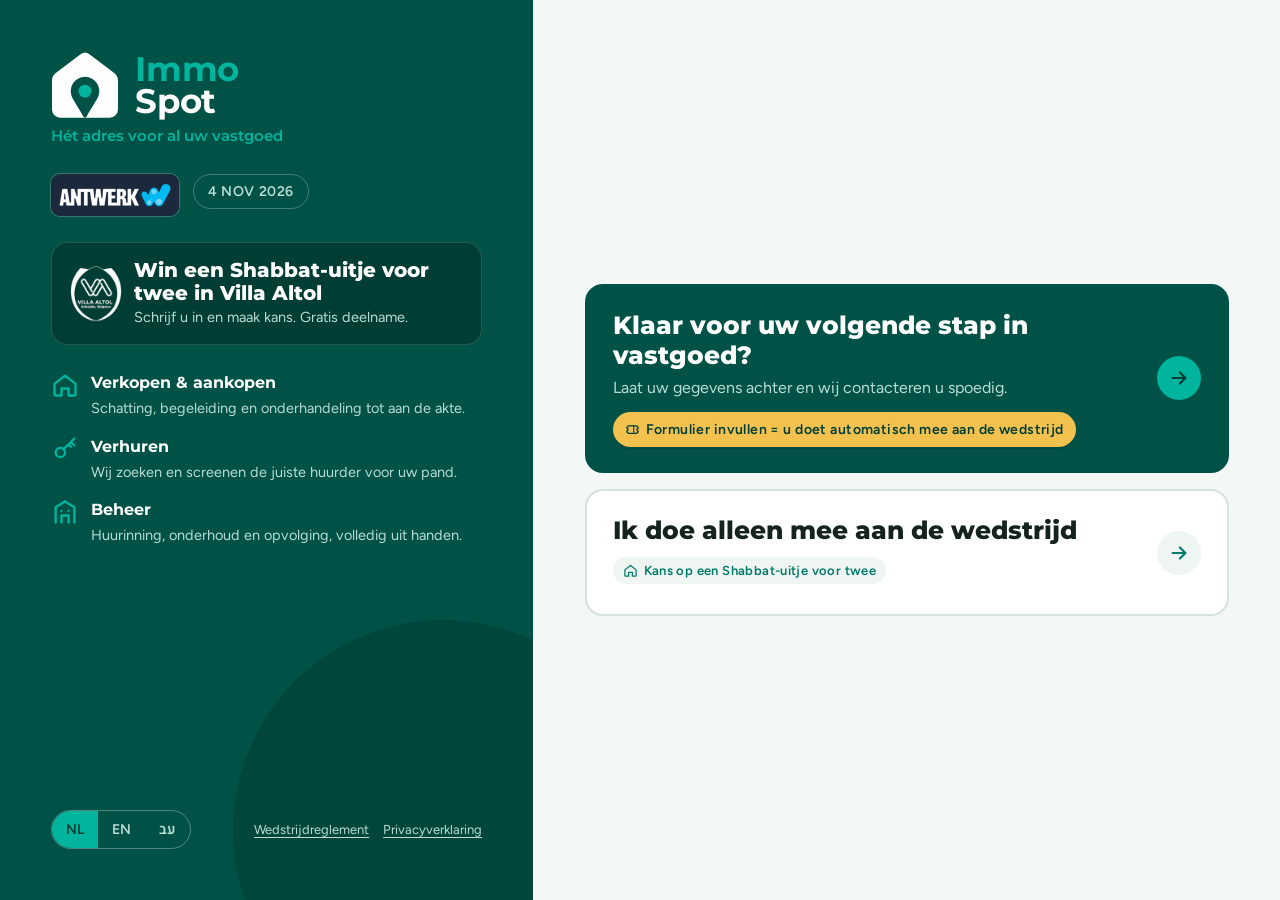
==== index.html @ e49b3eab "Fix phone start layout; keep iPad split" ====
<!DOCTYPE html>
<html lang="nl" dir="ltr"><head>
<meta charset="utf-8">
<meta name="viewport" content="width=device-width,initial-scale=1,viewport-fit=cover">
<meta name="robots" content="noindex">
<meta name="theme-color" content="#005246">
<title>Antwerk 2026 · Immo Spot</title>
<link rel="icon" type="image/png" href="assets/icon.png">
<link rel="apple-touch-icon" href="assets/icon.png">
<link rel="stylesheet" href="css/fonts.css">
<link rel="stylesheet" href="css/style.css?v=phone1">
<noscript><style>.app{display:none}</style><p style="font:16px sans-serif;padding:24px">Deze pagina heeft JavaScript nodig. / This page needs JavaScript.</p></noscript>
</head>
<body>
<svg width="0" height="0" style="position:absolute" aria-hidden="true">
  <symbol id="i-cash" viewBox="0 0 24 24" fill="none" stroke="currentColor" stroke-width="2" stroke-linecap="round" stroke-linejoin="round"><path d="M3 11l9-7 9 7v9a1 1 0 0 1-1 1h-5v-6H9v6H4a1 1 0 0 1-1-1z"></path></symbol>
  <symbol id="i-ticket" viewBox="0 0 24 24" fill="none" stroke="currentColor" stroke-width="2" stroke-linecap="round" stroke-linejoin="round"><path d="M3 8a2 2 0 0 0 2-2h14a2 2 0 0 0 2 2v2a2 2 0 0 0 0 4v2a2 2 0 0 0-2 2H5a2 2 0 0 0-2-2v-2a2 2 0 0 0 0-4z"></path><path d="M14 6v12" stroke-dasharray="2 2"></path></symbol>
  <symbol id="i-arrow" viewBox="0 0 24 24" fill="none" stroke="currentColor" stroke-width="2.4" stroke-linecap="round" stroke-linejoin="round"><path d="M5 12h14M13 6l6 6-6 6"></path></symbol>
</svg>

<div class="app">
  <aside class="brand">
    <div>
      <div class="logo">
        <svg viewBox="0 0 100 100" aria-hidden="true">
          <path d="M44 4.5a10 10 0 0 1 12 0l37 28a14 14 0 0 1 5.5 11V86a12 12 0 0 1-12 12h-73A12 12 0 0 1 1.5 86V43.5A14 14 0 0 1 7 32.5Z" fill="#fff"></path>
          <path d="M50 38a21 21 0 0 0-19.6 28.6c2.4 6 9 15.3 17.4 30a2.5 2.5 0 0 0 4.4 0c8.4-14.7 15-24 17.4-30A21 21 0 0 0 50 38Z" fill="var(--forest)"></path>
          <circle cx="50" cy="59" r="9.5" fill="var(--teal)"></circle>
        </svg>
        <div class="wordmark"><span>Immo</span>Spot</div>
      </div>
      <div class="tagline">Hét adres voor al uw vastgoed</div>
    </div>

    <div class="event-row"><img class="antwerk-logo" src="assets/antwerk_logo.png" alt="Antwerk" width="128" height="42"><div class="event"><span data-i18n="eventDate">4 nov 2026</span></div></div>

    <div class="prize">
      <img class="prize-logo" src="assets/villa-altol-logo-bw.png" alt="Villa Altol" width="56" height="62">
      <div><b data-i18n="prizeT">Win een Shabbat-uitje voor twee in Villa Altol</b><small data-i18n="prizeD">Schrijf u in en maak kans. Gratis deelname.</small></div>
    </div>

    <ul class="services">
      <li><svg viewBox="0 0 24 24" fill="none" stroke="currentColor" stroke-width="2" stroke-linecap="round" stroke-linejoin="round"><path d="M3 11l9-7 9 7v9a1 1 0 0 1-1 1h-5v-6H9v6H4a1 1 0 0 1-1-1z"></path></svg><div><b data-i18n="s1t">Verkopen &amp; aankopen</b><small data-i18n="s1d">Schatting, begeleiding en onderhandeling tot aan de akte.</small></div></li>
      <li><svg viewBox="0 0 24 24" fill="none" stroke="currentColor" stroke-width="2" stroke-linecap="round" stroke-linejoin="round"><circle cx="8" cy="15" r="4"></circle><path d="M11 12l9-9M17 6l3 3M15 8l2 2"></path></svg><div><b data-i18n="s2t">Verhuren</b><small data-i18n="s2d">Wij zoeken en screenen de juiste huurder voor uw pand.</small></div></li>
      <li><svg viewBox="0 0 24 24" fill="none" stroke="currentColor" stroke-width="2" stroke-linecap="round" stroke-linejoin="round"><path d="M4 21V8l8-5 8 5v13"></path><path d="M9 21v-6h6v6M9 11h.01M15 11h.01"></path></svg><div><b data-i18n="s3t">Beheer</b><small data-i18n="s3d">Huurinning, onderhoud en opvolging, volledig uit handen.</small></div></li>
    </ul>

    <div class="brand-foot">
      <div class="lang" role="group" aria-label="Taal / Language">
        <button type="button" id="lang-nl" aria-pressed="true">NL</button>
        <button type="button" id="lang-en" aria-pressed="false">EN</button>
        <button type="button" id="lang-he" aria-pressed="false" lang="he">עב</button>
      </div>
      <div class="doc-links"><a href="rules.html" data-doc="rules" data-i18n="docRules">Wedstrijdreglement</a><a href="privacy.html" data-doc="privacy" data-i18n="docPrivacy">Privacyverklaring</a></div>
    </div>
  </aside>

  <main class="panel">
    <!-- Start: choose a path -->
    <section class="view" id="v-start">
      <div class="paths">
        <button type="button" class="path main" id="go-service">
          <b data-i18n="pathAT">Klaar voor uw volgende stap in vastgoed?</b>
          <span class="d" data-i18n="pathAD">Laat uw gegevens achter en wij contacteren u spoedig.</span>
          <span class="ticket"><svg><use href="#i-ticket"></use></svg><span data-i18n="pathATag">Formulier invullen = u doet automatisch mee aan de wedstrijd</span></span>
          <span class="arrow"><svg><use href="#i-arrow"></use></svg></span>
        </button>
        <button type="button" class="path" id="go-raffle">
          <b data-i18n="pathBT">Ik doe alleen mee aan de wedstrijd</b>
          <span class="d" data-i18n="pathBD"></span>
          <span class="ticket"><svg><use href="#i-cash"></use></svg><span data-i18n="pathBTag">Kans op een Shabbat-uitje voor twee</span></span>
          <span class="arrow"><svg><use href="#i-arrow"></use></svg></span>
        </button>
      </div>
    </section>

    <!-- Path 1: service sign-up (contest is optional here) -->
    <section class="view" id="v-service" hidden>
      <div class="view-head">
        <button type="button" class="back" data-back="" data-i18n="back">← Terug</button>
        <h2 data-i18n="serviceT">Uw aanvraag</h2>
      </div>
      <form id="lead-form" novalidate="">
        <fieldset id="f-interest">
          <legend><span data-i18n="qInterest">Waarmee kunnen we u helpen?</span> <span class="req">*</span></legend>
          <div class="chips">
            <label class="chip"><input type="radio" name="interest" value="kopen" id="i-kopen"><span data-i18n="iBuy">Kopen</span></label>
            <label class="chip"><input type="radio" name="interest" value="verkopen" id="i-verkopen"><span data-i18n="iSell">Verkopen</span></label>
            <label class="chip"><input type="radio" name="interest" value="verhuren" id="i-verhuren"><span data-i18n="iRent">Verhuren</span></label>
            <label class="chip"><input type="radio" name="interest" value="beheer" id="i-beheer"><span data-i18n="iManage">Beheer</span></label>
          </div>
          <div class="err" id="e-interest"></div>
        </fieldset>

        <fieldset>
          <legend data-i18n="qContact">Uw gegevens</legend>
          <div class="grid2">
            <div class="field" id="f-first"><label for="first" data-i18n="first">Voornaam *</label><input type="text" id="first" autocomplete="given-name"><div class="err" id="e-first"></div></div>
            <div class="field" id="f-last"><label for="last" data-i18n="last">Achternaam *</label><input type="text" id="last" autocomplete="family-name"><div class="err" id="e-last"></div></div>
            <div class="field" id="f-phone"><label for="phone" data-i18n="phone">Telefoon *</label><input type="tel" id="phone" autocomplete="tel" placeholder="+32 4xx xx xx xx"><div class="err" id="e-phone"></div></div>
            <div class="field" id="f-email"><label for="email" data-i18n="email">E-mail *</label><input type="email" id="email" autocomplete="email" placeholder="naam@voorbeeld.be"><div class="err" id="e-email"></div></div>
          </div>
        </fieldset>

        <fieldset id="f-property" hidden>
          <legend data-i18n="qProperty">Over het pand</legend>
          <div class="field" id="f-ptype" hidden>
            <label for="ptype" data-i18n="ptype">Type pand *</label>
            <select id="ptype">
              <option value="">Kies een type…</option>
              <option value="appartement">Appartement</option>
              <option value="huis">Huis</option>
              <option value="opbrengsteigendom">Opbrengsteigendom</option>
            </select>
            <div class="err" id="e-ptype"></div>
          </div>
          <div class="field" id="f-price" hidden>
            <label for="price" id="price-label" data-i18n="priceValue">Prijsklasse *</label>
            <select id="price">
              <option value="">Kies een prijsklasse…</option>
              <option value="&lt; € 200.000">&lt; € 200.000</option>
              <option value="€ 200.000 – 300.000">€ 200.000 – 300.000</option>
              <option value="€ 300.000 – 400.000">€ 300.000 – 400.000</option>
              <option value="€ 400.000 – 500.000">€ 400.000 – 500.000</option>
              <option value="€ 500.000 – 750.000">€ 500.000 – 750.000</option>
              <option value="€ 750.000 – 1.000.000">€ 750.000 – 1.000.000</option>
              <option value="&gt; € 1.000.000">&gt; € 1.000.000</option>
            </select>
            <div class="err" id="e-price"></div>
          </div>
          <input type="hidden" id="timing" value="">
        </fieldset>

        <div class="field"><label for="notes" data-i18n="notes">Opmerkingen of vragen</label><textarea id="notes" data-i18n-ph="notesPh" placeholder="Bv. ik zoek een appartement met 2 slaapkamers en terras"></textarea></div>
        <div class="raffle-note"><span class="ic"><svg><use href="#i-cash"></use></svg></span><span data-i18n="autoRaffle">U doet automatisch mee aan de wedstrijd voor een Shabbat-uitje voor twee in Villa Altol.</span></div>

        <div id="f-consent">
          <label class="consent"><input type="checkbox" id="consent"><span data-i18n="consent">Ik geef Immo Spot toestemming om mijn gegevens te bewaren en mij te contacteren over mijn aanvraag. Ik kan dit altijd intrekken.</span></label>
          <div class="err" id="e-consent"></div>
        </div>

        <input class="hp" type="text" name="website" id="hp1" tabindex="-1" autocomplete="off" aria-hidden="true">
        <button class="submit" type="submit" id="submit" data-i18n="submit">Schrijf mij in</button>
        <div class="status-note" id="status-note" role="status"></div>
        <div class="doc-line"><a href="rules.html" data-doc="rules" data-i18n="docRules">Wedstrijdreglement</a> · <a href="privacy.html" data-doc="privacy" data-i18n="docPrivacy">Privacyverklaring</a></div>
      </form>
    </section>

    <!-- Path 2: raffle only (not added to the client list) -->
    <section class="view" id="v-raffle" hidden>
      <div class="view-head">
        <button type="button" class="back" data-back="" data-i18n="back">← Terug</button>
        <h2 data-i18n="raffleT">Doe mee aan de wedstrijd</h2>
        <p data-i18n="raffleD">Beantwoord 1 korte vraag en maak kans op een Shabbat-uitje voor twee in Villa Altol.</p>
      </div>
      <form id="raffle-form" novalidate="">
        <div class="grid2">
          <div class="field" id="f-rf-first"><label for="rf-first" data-i18n="first">Voornaam *</label><input type="text" id="rf-first" autocomplete="given-name"><div class="err" id="e-rf-first"></div></div>
          <div class="field" id="f-rf-last"><label for="rf-last" data-i18n="last">Achternaam *</label><input type="text" id="rf-last" autocomplete="family-name"><div class="err" id="e-rf-last"></div></div>
          <div class="field" id="f-rf-phone"><label for="rf-phone" data-i18n="phone">Telefoon *</label><input type="tel" id="rf-phone" autocomplete="tel" placeholder="+32 4xx xx xx xx"><div class="err" id="e-rf-phone"></div></div>
          <div class="field" id="f-rf-email"><label for="rf-email" data-i18n="email">E-mail *</label><input type="email" id="rf-email" autocomplete="email" placeholder="naam@voorbeeld.be"><div class="err" id="e-rf-email"></div></div>
        </div>
        <div class="quiz" data-prefix="rq"></div>
        <div id="f-rf-consent">
          <label class="consent"><input type="checkbox" id="rf-consent"><span data-i18n="rfConsent">Ik ga akkoord met het wedstrijdreglement. Immo Spot gebruikt mijn gegevens alleen voor deze wedstrijd en neemt enkel contact op als ik win.</span></label>
          <div class="err" id="e-rf-consent"></div>
        </div>
        <input class="hp" type="text" name="website" id="hp2" tabindex="-1" autocomplete="off" aria-hidden="true">
        <button class="submit" type="submit" id="rf-submit" data-i18n="rfSubmit">Doe mee</button>
        <div class="status-note" id="rf-status-note" role="status"></div>
        <div class="doc-line"><a href="rules.html" data-doc="rules" data-i18n="docRules">Wedstrijdreglement</a> · <a href="privacy.html" data-doc="privacy" data-i18n="docPrivacy">Privacyverklaring</a></div>
      </form>
    </section>

    <!-- Thank you -->
    <section class="thanks" id="v-thanks" hidden>
      <div class="tick"><svg viewBox="0 0 24 24" fill="none" stroke="currentColor" stroke-width="3" stroke-linecap="round" stroke-linejoin="round"><path d="M5 12.5l4.5 4.5L19 7.5"></path></svg></div>
      <h2 id="thanks-title">Bedankt!</h2>
      <p id="thanks-body"></p>
      <p class="dup-note" id="thanks-dup" hidden></p>
      <ul class="steps" id="thanks-steps" hidden></ul>
      <div class="raffle-note" id="thanks-raffle-box"><span class="ic"><svg><use href="#i-cash"></use></svg></span><span id="thanks-raffle"></span></div>
      <img class="thanks-flyer" id="thanks-flyer" src="assets/villa-altol-flyer.jpg" alt="Villa Altol, Koksijde" width="720" height="900" hidden>
      <p class="thanks-end" id="thanks-end"></p>
      <button type="button" class="again" id="again" data-i18n="again">Nieuwe inschrijving</button>
      <div class="countdown" id="countdown"></div>
    </section>

  </main>
</div>
<script src="config.js"></script>
<script src="js/i18n.js"></script>
<script src="js/app.js"></script>
</body>
</html>
---- css/fonts.css ----
/* latin-ext */
@font-face {
  font-family: 'Figtree';
  font-style: normal;
  font-weight: 400;
  font-display: swap;
  src: url(../fonts/figtree-latin-ext-c15953.woff2) format('woff2');
  unicode-range: U+0100-02BA, U+02BD-02C5, U+02C7-02CC, U+02CE-02D7, U+02DD-02FF, U+0304, U+0308, U+0329, U+1D00-1DBF, U+1E00-1E9F, U+1EF2-1EFF, U+2020, U+20A0-20AB, U+20AD-20C4, U+2113, U+2C60-2C7F, U+A720-A7FF;
}
/* latin */
@font-face {
  font-family: 'Figtree';
  font-style: normal;
  font-weight: 400;
  font-display: swap;
  src: url(../fonts/figtree-latin-dab710.woff2) format('woff2');
  unicode-range: U+0000-00FF, U+0131, U+0152-0153, U+02BB-02BC, U+02C6, U+02DA, U+02DC, U+0304, U+0308, U+0329, U+2000-206F, U+20AC, U+2122, U+2191, U+2193, U+2212, U+2215, U+FEFF, U+FFFD;
}
/* latin-ext */
@font-face {
  font-family: 'Figtree';
  font-style: normal;
  font-weight: 500;
  font-display: swap;
  src: url(../fonts/figtree-latin-ext-c15953.woff2) format('woff2');
  unicode-range: U+0100-02BA, U+02BD-02C5, U+02C7-02CC, U+02CE-02D7, U+02DD-02FF, U+0304, U+0308, U+0329, U+1D00-1DBF, U+1E00-1E9F, U+1EF2-1EFF, U+2020, U+20A0-20AB, U+20AD-20C4, U+2113, U+2C60-2C7F, U+A720-A7FF;
}
/* latin */
@font-face {
  font-family: 'Figtree';
  font-style: normal;
  font-weight: 500;
  font-display: swap;
  src: url(../fonts/figtree-latin-dab710.woff2) format('woff2');
  unicode-range: U+0000-00FF, U+0131, U+0152-0153, U+02BB-02BC, U+02C6, U+02DA, U+02DC, U+0304, U+0308, U+0329, U+2000-206F, U+20AC, U+2122, U+2191, U+2193, U+2212, U+2215, U+FEFF, U+FFFD;
}
/* latin-ext */
@font-face {
  font-family: 'Figtree';
  font-style: normal;
  font-weight: 600;
  font-display: swap;
  src: url(../fonts/figtree-latin-ext-c15953.woff2) format('woff2');
  unicode-range: U+0100-02BA, U+02BD-02C5, U+02C7-02CC, U+02CE-02D7, U+02DD-02FF, U+0304, U+0308, U+0329, U+1D00-1DBF, U+1E00-1E9F, U+1EF2-1EFF, U+2020, U+20A0-20AB, U+20AD-20C4, U+2113, U+2C60-2C7F, U+A720-A7FF;
}
/* latin */
@font-face {
  font-family: 'Figtree';
  font-style: normal;
  font-weight: 600;
  font-display: swap;
  src: url(../fonts/figtree-latin-dab710.woff2) format('woff2');
  unicode-range: U+0000-00FF, U+0131, U+0152-0153, U+02BB-02BC, U+02C6, U+02DA, U+02DC, U+0304, U+0308, U+0329, U+2000-206F, U+20AC, U+2122, U+2191, U+2193, U+2212, U+2215, U+FEFF, U+FFFD;
}
/* hebrew */
@font-face {
  font-family: 'Heebo';
  font-style: normal;
  font-weight: 400;
  font-display: swap;
  src: url(../fonts/heebo-hebrew-7a91ea.woff2) format('woff2');
  unicode-range: U+0307-0308, U+0590-05FF, U+200C-2010, U+20AA, U+25CC, U+FB1D-FB4F;
}
/* latin-ext */
@font-face {
  font-family: 'Heebo';
  font-style: normal;
  font-weight: 400;
  font-display: swap;
  src: url(../fonts/heebo-latin-ext-f8e98f.woff2) format('woff2');
  unicode-range: U+0100-02BA, U+02BD-02C5, U+02C7-02CC, U+02CE-02D7, U+02DD-02FF, U+0304, U+0308, U+0329, U+1D00-1DBF, U+1E00-1E9F, U+1EF2-1EFF, U+2020, U+20A0-20AB, U+20AD-20C4, U+2113, U+2C60-2C7F, U+A720-A7FF;
}
/* latin */
@font-face {
  font-family: 'Heebo';
  font-style: normal;
  font-weight: 400;
  font-display: swap;
  src: url(../fonts/heebo-latin-22321e.woff2) format('woff2');
  unicode-range: U+0000-00FF, U+0131, U+0152-0153, U+02BB-02BC, U+02C6, U+02DA, U+02DC, U+0304, U+0308, U+0329, U+2000-206F, U+20AC, U+2122, U+2191, U+2193, U+2212, U+2215, U+FEFF, U+FFFD;
}
/* hebrew */
@font-face {
  font-family: 'Heebo';
  font-style: normal;
  font-weight: 500;
  font-display: swap;
  src: url(../fonts/heebo-hebrew-7a91ea.woff2) format('woff2');
  unicode-range: U+0307-0308, U+0590-05FF, U+200C-2010, U+20AA, U+25CC, U+FB1D-FB4F;
}
/* latin-ext */
@font-face {
  font-family: 'Heebo';
  font-style: normal;
  font-weight: 500;
  font-display: swap;
  src: url(../fonts/heebo-latin-ext-f8e98f.woff2) format('woff2');
  unicode-range: U+0100-02BA, U+02BD-02C5, U+02C7-02CC, U+02CE-02D7, U+02DD-02FF, U+0304, U+0308, U+0329, U+1D00-1DBF, U+1E00-1E9F, U+1EF2-1EFF, U+2020, U+20A0-20AB, U+20AD-20C4, U+2113, U+2C60-2C7F, U+A720-A7FF;
}
/* latin */
@font-face {
  font-family: 'Heebo';
  font-style: normal;
  font-weight: 500;
  font-display: swap;
  src: url(../fonts/heebo-latin-22321e.woff2) format('woff2');
  unicode-range: U+0000-00FF, U+0131, U+0152-0153, U+02BB-02BC, U+02C6, U+02DA, U+02DC, U+0304, U+0308, U+0329, U+2000-206F, U+20AC, U+2122, U+2191, U+2193, U+2212, U+2215, U+FEFF, U+FFFD;
}
/* hebrew */
@font-face {
  font-family: 'Heebo';
  font-style: normal;
  font-weight: 600;
  font-display: swap;
  src: url(../fonts/heebo-hebrew-7a91ea.woff2) format('woff2');
  unicode-range: U+0307-0308, U+0590-05FF, U+200C-2010, U+20AA, U+25CC, U+FB1D-FB4F;
}
/* latin-ext */
@font-face {
  font-family: 'Heebo';
  font-style: normal;
  font-weight: 600;
  font-display: swap;
  src: url(../fonts/heebo-latin-ext-f8e98f.woff2) format('woff2');
  unicode-range: U+0100-02BA, U+02BD-02C5, U+02C7-02CC, U+02CE-02D7, U+02DD-02FF, U+0304, U+0308, U+0329, U+1D00-1DBF, U+1E00-1E9F, U+1EF2-1EFF, U+2020, U+20A0-20AB, U+20AD-20C4, U+2113, U+2C60-2C7F, U+A720-A7FF;
}
/* latin */
@font-face {
  font-family: 'Heebo';
  font-style: normal;
  font-weight: 600;
  font-display: swap;
  src: url(../fonts/heebo-latin-22321e.woff2) format('woff2');
  unicode-range: U+0000-00FF, U+0131, U+0152-0153, U+02BB-02BC, U+02C6, U+02DA, U+02DC, U+0304, U+0308, U+0329, U+2000-206F, U+20AC, U+2122, U+2191, U+2193, U+2212, U+2215, U+FEFF, U+FFFD;
}
/* hebrew */
@font-face {
  font-family: 'Heebo';
  font-style: normal;
  font-weight: 700;
  font-display: swap;
  src: url(../fonts/heebo-hebrew-7a91ea.woff2) format('woff2');
  unicode-range: U+0307-0308, U+0590-05FF, U+200C-2010, U+20AA, U+25CC, U+FB1D-FB4F;
}
/* latin-ext */
@font-face {
  font-family: 'Heebo';
  font-style: normal;
  font-weight: 700;
  font-display: swap;
  src: url(../fonts/heebo-latin-ext-f8e98f.woff2) format('woff2');
  unicode-range: U+0100-02BA, U+02BD-02C5, U+02C7-02CC, U+02CE-02D7, U+02DD-02FF, U+0304, U+0308, U+0329, U+1D00-1DBF, U+1E00-1E9F, U+1EF2-1EFF, U+2020, U+20A0-20AB, U+20AD-20C4, U+2113, U+2C60-2C7F, U+A720-A7FF;
}
/* latin */
@font-face {
  font-family: 'Heebo';
  font-style: normal;
  font-weight: 700;
  font-display: swap;
  src: url(../fonts/heebo-latin-22321e.woff2) format('woff2');
  unicode-range: U+0000-00FF, U+0131, U+0152-0153, U+02BB-02BC, U+02C6, U+02DA, U+02DC, U+0304, U+0308, U+0329, U+2000-206F, U+20AC, U+2122, U+2191, U+2193, U+2212, U+2215, U+FEFF, U+FFFD;
}
/* hebrew */
@font-face {
  font-family: 'Heebo';
  font-style: normal;
  font-weight: 800;
  font-display: swap;
  src: url(../fonts/heebo-hebrew-7a91ea.woff2) format('woff2');
  unicode-range: U+0307-0308, U+0590-05FF, U+200C-2010, U+20AA, U+25CC, U+FB1D-FB4F;
}
/* latin-ext */
@font-face {
  font-family: 'Heebo';
  font-style: normal;
  font-weight: 800;
  font-display: swap;
  src: url(../fonts/heebo-latin-ext-f8e98f.woff2) format('woff2');
  unicode-range: U+0100-02BA, U+02BD-02C5, U+02C7-02CC, U+02CE-02D7, U+02DD-02FF, U+0304, U+0308, U+0329, U+1D00-1DBF, U+1E00-1E9F, U+1EF2-1EFF, U+2020, U+20A0-20AB, U+20AD-20C4, U+2113, U+2C60-2C7F, U+A720-A7FF;
}
/* latin */
@font-face {
  font-family: 'Heebo';
  font-style: normal;
  font-weight: 800;
  font-display: swap;
  src: url(../fonts/heebo-latin-22321e.woff2) format('woff2');
  unicode-range: U+0000-00FF, U+0131, U+0152-0153, U+02BB-02BC, U+02C6, U+02DA, U+02DC, U+0304, U+0308, U+0329, U+2000-206F, U+20AC, U+2122, U+2191, U+2193, U+2212, U+2215, U+FEFF, U+FFFD;
}
/* latin-ext */
@font-face {
  font-family: 'Montserrat';
  font-style: normal;
  font-weight: 600;
  font-display: swap;
  src: url(../fonts/montserrat-latin-ext-ccd96b.woff2) format('woff2');
  unicode-range: U+0100-02BA, U+02BD-02C5, U+02C7-02CC, U+02CE-02D7, U+02DD-02FF, U+0304, U+0308, U+0329, U+1D00-1DBF, U+1E00-1E9F, U+1EF2-1EFF, U+2020, U+20A0-20AB, U+20AD-20C4, U+2113, U+2C60-2C7F, U+A720-A7FF;
}
/* latin */
@font-face {
  font-family: 'Montserrat';
  font-style: normal;
  font-weight: 600;
  font-display: swap;
  src: url(../fonts/montserrat-latin-e56e84.woff2) format('woff2');
  unicode-range: U+0000-00FF, U+0131, U+0152-0153, U+02BB-02BC, U+02C6, U+02DA, U+02DC, U+0304, U+0308, U+0329, U+2000-206F, U+20AC, U+2122, U+2191, U+2193, U+2212, U+2215, U+FEFF, U+FFFD;
}
/* latin-ext */
@font-face {
  font-family: 'Montserrat';
  font-style: normal;
  font-weight: 700;
  font-display: swap;
  src: url(../fonts/montserrat-latin-ext-ccd96b.woff2) format('woff2');
  unicode-range: U+0100-02BA, U+02BD-02C5, U+02C7-02CC, U+02CE-02D7, U+02DD-02FF, U+0304, U+0308, U+0329, U+1D00-1DBF, U+1E00-1E9F, U+1EF2-1EFF, U+2020, U+20A0-20AB, U+20AD-20C4, U+2113, U+2C60-2C7F, U+A720-A7FF;
}
/* latin */
@font-face {
  font-family: 'Montserrat';
  font-style: normal;
  font-weight: 700;
  font-display: swap;
  src: url(../fonts/montserrat-latin-e56e84.woff2) format('woff2');
  unicode-range: U+0000-00FF, U+0131, U+0152-0153, U+02BB-02BC, U+02C6, U+02DA, U+02DC, U+0304, U+0308, U+0329, U+2000-206F, U+20AC, U+2122, U+2191, U+2193, U+2212, U+2215, U+FEFF, U+FFFD;
}
/* latin-ext */
@font-face {
  font-family: 'Montserrat';
  font-style: normal;
  font-weight: 800;
  font-display: swap;
  src: url(../fonts/montserrat-latin-ext-ccd96b.woff2) format('woff2');
  unicode-range: U+0100-02BA, U+02BD-02C5, U+02C7-02CC, U+02CE-02D7, U+02DD-02FF, U+0304, U+0308, U+0329, U+1D00-1DBF, U+1E00-1E9F, U+1EF2-1EFF, U+2020, U+20A0-20AB, U+20AD-20C4, U+2113, U+2C60-2C7F, U+A720-A7FF;
}
/* latin */
@font-face {
  font-family: 'Montserrat';
  font-style: normal;
  font-weight: 800;
  font-display: swap;
  src: url(../fonts/montserrat-latin-e56e84.woff2) format('woff2');
  unicode-range: U+0000-00FF, U+0131, U+0152-0153, U+02BB-02BC, U+02C6, U+02DA, U+02DC, U+0304, U+0308, U+0329, U+2000-206F, U+20AC, U+2122, U+2191, U+2193, U+2212, U+2215, U+FEFF, U+FFFD;
}
---- css/style.css ----
/* Layout: kiosk split — brand panel (forest green) beside the working panel; stacks on phones.
   The working panel starts on a two-way choice: service sign-up (contest optional) or contest only. */
:root{
  --forest:#005246; --forest-deep:#003d34; --teal:#01b49d; --teal-ink:#007a6a;
  --bg:#f3f7f6; --surface:#ffffff; --fg:#14231f; --muted:#5a6d68; --line:#d5e2df;
  --chip:#eef5f3; --danger:#b3261e; --on-forest:#ffffff; --on-forest-muted:#b9dcd5;
  --gold:#f2c14e;
  --display:"Montserrat","Heebo",ui-sans-serif,system-ui,sans-serif;
  --body:"Figtree","Heebo",ui-sans-serif,system-ui,-apple-system,"Segoe UI",sans-serif;
}
@media (prefers-color-scheme: dark){:root:not([data-theme="light"]){
  --bg:#0c1715; --surface:#13221f; --fg:#e7f1ee; --muted:#9ab3ad; --line:#26413b;
  --chip:#1a2e2a; --teal-ink:#3fd3bd; --danger:#ff8a80; --forest-deep:#002a24; color-scheme:dark}}
:root[data-theme="dark"]{
  --bg:#0c1715; --surface:#13221f; --fg:#e7f1ee; --muted:#9ab3ad; --line:#26413b;
  --chip:#1a2e2a; --teal-ink:#3fd3bd; --danger:#ff8a80; --forest-deep:#002a24; color-scheme:dark}

*{box-sizing:border-box}
html,body{margin:0}
[hidden]{display:none!important}
[dir=rtl] .path .arrow svg{transform:scaleX(-1)}
[dir=rtl] input[type=tel],[dir=rtl] input[type=email],[dir=rtl] .quiz input,[dir=rtl] .answers input{direction:ltr;text-align:right}
html,body{min-height:100%}
body{background:var(--bg);color:var(--fg);font-family:var(--body);font-size:17px;line-height:1.5}
.app{display:grid;grid-template-columns:minmax(0,5fr) minmax(0,7fr);min-height:100vh}
@media (max-width:900px){.app{grid-template-columns:1fr;min-height:0}}

/* Brand panel */
.brand{background:var(--forest);color:var(--on-forest);padding:clamp(24px,4vw,56px);display:flex;flex-direction:column;gap:26px;position:relative;overflow:hidden}
.brand::after{content:"";position:absolute;right:-120px;bottom:-140px;width:420px;height:420px;border-radius:50%;background:var(--forest-deep);opacity:.55;pointer-events:none}
.brand>*{position:relative;z-index:1}
.logo{display:flex;align-items:center;gap:16px}
.logo svg{width:68px;height:auto;flex:none}
.wordmark{font-family:var(--display);font-weight:700;font-size:34px;line-height:.95;letter-spacing:-.01em}
.wordmark span{display:block;color:var(--teal)}
.tagline{font-family:var(--display);font-weight:600;color:var(--teal);font-size:15px;margin-top:6px}
.event{display:inline-flex;align-items:center;gap:10px;align-self:flex-start;border:1px solid rgba(255,255,255,.25);border-radius:999px;padding:6px 14px;font-size:14px;font-weight:600;letter-spacing:.04em;text-transform:uppercase;color:var(--on-forest-muted)}
.event b{color:var(--on-forest)}
.brand h1{font-family:var(--display);font-weight:800;font-size:clamp(30px,3.6vw,46px);line-height:1.08;margin:0;text-wrap:balance;letter-spacing:-.015em}
.brand p.lede{margin:0;color:var(--on-forest-muted);font-size:18px;max-width:36ch}
.prize{display:grid;grid-template-columns:52px 1fr;gap:12px;align-items:center;background:var(--forest-deep);border:1px solid rgba(255,255,255,.14);border-radius:16px;padding:16px 18px}
.prize .ic{width:56px;height:56px;border-radius:14px;background:var(--gold);color:var(--forest-deep);display:grid;place-items:center}
.prize .ic svg{width:34px;height:34px}
.prize-logo{width:52px;height:auto;display:block;object-fit:contain;background:transparent;border-radius:0;box-shadow:none;align-self:center}
.prize b{display:block;font-family:var(--display);font-weight:800;font-size:20px;line-height:1.15}
.prize small{display:block;color:var(--on-forest-muted);font-size:14.5px;margin-top:2px}
.services{list-style:none;margin:0;padding:0;display:grid;gap:14px}
.services li{display:grid;grid-template-columns:28px 1fr;gap:12px;align-items:start}
.services svg{width:28px;height:28px;color:var(--teal)}
.services b{display:block;font-family:var(--display);font-weight:700;font-size:16px}
.services small{color:var(--on-forest-muted);font-size:14.5px}
.brand-foot{margin-top:auto;display:flex;justify-content:space-between;align-items:center;gap:12px;flex-wrap:wrap}
.lang{display:inline-flex;border:1px solid rgba(255,255,255,.3);border-radius:999px;overflow:hidden}
.lang button{background:none;border:0;color:var(--on-forest-muted);font:600 14px var(--body);padding:8px 14px;cursor:pointer}
.lang button[aria-pressed="true"]{background:var(--teal);color:var(--forest-deep)}
@media (max-width:900px){.brand{gap:18px}.services{display:none}.brand::after{display:none}.brand .lede{font-size:16px}}

/* Working panel */
.panel{padding:clamp(20px,4vw,56px);display:flex;flex-direction:column;justify-content:center;min-width:0}
.view{max-width:720px;width:100%;margin-inline:auto}
.view-head{display:grid;gap:6px;margin-bottom:22px}
.view-head h2{font-family:var(--display);font-weight:800;font-size:clamp(24px,2.6vw,32px);line-height:1.15;margin:0;text-wrap:balance}
.view-head p{margin:0;color:var(--muted)}
.back{justify-self:start;background:none;border:0;color:var(--teal-ink);font:700 15px var(--body);padding:6px 0;cursor:pointer}

/* Start: two paths */
.paths{display:grid;gap:16px}
.path{display:grid;grid-template-columns:1fr auto;gap:6px 18px;align-items:center;text-align:start;width:100%;border-radius:18px;padding:24px 26px;cursor:pointer;font:inherit;color:inherit;border:2px solid var(--line);background:var(--surface);transition:transform .15s,border-color .15s}
.path:hover{border-color:var(--teal)}
.path:active{transform:scale(.99)}
.path b{font-family:var(--display);font-weight:800;font-size:clamp(20px,2.2vw,25px);line-height:1.2}
.path .d{grid-column:1;color:var(--muted);font-size:16px}
.path .arrow{grid-row:1 / span 3;grid-column:2;width:44px;height:44px;border-radius:50%;display:grid;place-items:center;background:var(--chip);color:var(--teal-ink)}
.path .arrow svg{width:22px;height:22px}
.path .ticket{grid-column:1;justify-self:start;display:inline-flex;align-items:center;gap:6px;margin-top:6px;font-size:13px;font-weight:700;letter-spacing:.03em;border-radius:999px;padding:4px 10px;background:var(--chip);color:var(--teal-ink)}
.path .ticket svg{width:15px;height:15px}
.path.main{background:var(--forest);border-color:var(--forest);color:#fff}
.path.main .d{color:var(--on-forest-muted)}
.path.main .arrow{background:var(--teal);color:var(--forest-deep)}
.path.main .ticket{background:var(--gold);color:var(--forest-deep);font-size:14px;font-weight:800;padding:7px 12px;box-shadow:0 2px 0 rgba(0,0,0,.12)}
.path.main:hover{border-color:var(--teal)}

/* Forms */
form{display:grid;gap:26px}
fieldset{border:0;margin:0;padding:0;display:grid;gap:12px;min-width:0}
legend{font-family:var(--display);font-weight:700;font-size:15px;letter-spacing:.02em;margin-bottom:10px;padding:0}
legend .req{color:var(--teal-ink)}
.grid2{display:grid;grid-template-columns:1fr 1fr;gap:14px}
@media (max-width:620px){.grid2{grid-template-columns:1fr}}
.field{display:grid;gap:6px;min-width:0}
.field label{font-size:14px;font-weight:600;color:var(--muted)}
input[type=text],input[type=email],input[type=tel],select,textarea{width:100%;font:500 17px var(--body);color:var(--fg);background:var(--surface);border:1.5px solid var(--line);border-radius:10px;padding:13px 14px;min-height:52px}
textarea{min-height:88px;resize:vertical}
input:focus-visible,select:focus-visible,textarea:focus-visible,button:focus-visible,.chip input:focus-visible+span{outline:3px solid var(--teal);outline-offset:2px}
.invalid input,.invalid select{border-color:var(--danger)}
.invalid .chip span{border-color:var(--danger)}
.err{color:var(--danger);font-size:14px;font-weight:600}
.err:empty{display:none}

.chips{display:grid;grid-template-columns:repeat(2,minmax(0,1fr));gap:10px}
.chips.wide{grid-template-columns:repeat(auto-fill,minmax(150px,1fr))}
.chip{position:relative}
.chip input{position:absolute;opacity:0;inset:0;margin:0;cursor:pointer}
.chip span{display:flex;align-items:center;gap:10px;min-height:52px;padding:12px 14px;border:1.5px solid var(--line);border-radius:10px;background:var(--surface);font-weight:600;cursor:pointer;transition:background .15s,border-color .15s}
.chip span::before{content:"";flex:none;width:20px;height:20px;border:2px solid var(--line);border-radius:5px;background:var(--surface)}
.chip input:checked+span{border-color:var(--teal);background:var(--chip)}
.chip input:checked+span::before{background:var(--teal);border-color:var(--teal);box-shadow:inset 0 0 0 3px var(--surface);background-image:url("data:image/svg+xml,%3Csvg xmlns='http://www.w3.org/2000/svg' viewBox='0 0 16 16'%3E%3Cpath fill='none' stroke='%23fff' stroke-width='2.4' stroke-linecap='round' stroke-linejoin='round' d='M3.5 8.5l3 3 6-6'/%3E%3C/svg%3E");background-size:14px 14px;background-repeat:no-repeat;background-position:center}
.chip input[type=radio]+span::before{border-radius:50%}
.chip input[type=radio]:checked+span::before{background-image:none;box-shadow:inset 0 0 0 5px var(--surface)}

.chip.big span{flex-direction:column;align-items:flex-start;gap:2px;padding-block:14px;padding-inline:44px 16px;position:relative}
.chip.big span::before{position:absolute;inset-inline-start:14px;top:16px}
.chip.big small{font-weight:500;color:var(--muted);font-size:14px}
@media (max-width:420px){.chips{grid-template-columns:1fr}}

.consent{display:grid;grid-template-columns:24px 1fr;gap:12px;align-items:start;font-size:15px;color:var(--muted)}
.consent input{width:22px;height:22px;margin:2px 0 0;accent-color:var(--teal)}
.raffle-note{display:grid;grid-template-columns:36px 1fr;gap:12px;align-items:center;background:var(--chip);border-radius:12px;padding:12px 14px;font-weight:600;font-size:15.5px}
.raffle-note .ic{width:36px;height:36px;border-radius:10px;background:var(--gold);color:var(--forest-deep);display:grid;place-items:center}
.raffle-note .ic svg{width:22px;height:22px}
.join-box{display:grid;gap:12px}
.consent.join{background:var(--chip);border-radius:12px;padding:14px;color:var(--fg);font-weight:600}
.quiz{background:var(--chip);border-radius:16px;padding:18px;display:grid;gap:16px}
.quiz-head{display:grid;grid-template-columns:40px 1fr;gap:12px;align-items:center}
.quiz-head .ic{width:40px;height:40px;border-radius:11px;background:var(--gold);color:var(--forest-deep);display:grid;place-items:center}
.quiz-head .ic svg{width:24px;height:24px}
.quiz-head b{display:block;font-family:var(--display);font-weight:800;font-size:18px;line-height:1.2}
.quiz-head small{display:block;color:var(--muted);font-size:14.5px}
.quiz .field label{color:var(--fg);font-size:15.5px;font-weight:600}
.quiz input{font-variant-numeric:tabular-nums;max-width:220px}
.qgroup{display:grid;gap:10px}
.qtitle{font-family:var(--display);font-weight:700;font-size:16px;color:var(--fg);line-height:1.3}
.qboxes{display:grid;grid-template-columns:repeat(3,minmax(0,1fr));gap:10px}
.qbox{background:var(--surface);border:1.5px solid var(--line);border-radius:12px;padding:10px 6px;gap:6px;text-align:center}
.qbox label{white-space:nowrap;font-family:var(--display);font-weight:700;font-size:clamp(12.5px,3.4vw,14px);color:var(--teal-ink)!important}
.qbox input{max-width:none!important;text-align:center;border:0;background:var(--chip);font-size:20px;font-weight:700;min-height:48px}
.qbox .err{display:none}
[dir=rtl] .quiz .qbox input{text-align:center}
.qbox.invalid{border-color:var(--danger)}
.quiz .qone{max-width:220px}
.quiz .tb{border-top:1px dashed var(--line);padding-top:14px}
.quiz .tb small{color:var(--muted);font-size:13.5px}
.answers{background:var(--surface);border:1px solid var(--line);border-radius:12px;padding:16px;display:grid;gap:12px}
.answers h3{margin:0;font-family:var(--display);font-size:17px}
.answers .row{display:flex;gap:12px;flex-wrap:wrap;align-items:end}
.answers .field{width:150px}
.answers .auto{font-size:14px;color:var(--muted)}
.submit{background:var(--forest);color:#fff;border:0;border-radius:12px;font:700 19px var(--display);padding:18px 24px;cursor:pointer;min-height:60px}
.submit:hover{background:var(--forest-deep)}
.submit[disabled]{opacity:.6;cursor:progress}
.status-note{font-size:13px;color:var(--muted);text-align:center}
.status-note:empty{display:none}

/* Thank-you */
.thanks{max-width:620px;margin:auto;display:grid;gap:18px}
.thanks .tick{width:72px;height:72px;border-radius:50%;background:var(--teal);display:grid;place-items:center}
.thanks .tick svg{width:38px;height:38px;color:#fff}
.thanks h2{font-family:var(--display);font-weight:800;font-size:clamp(30px,4vw,42px);line-height:1.1;margin:0;text-wrap:balance}
.thanks p{margin:0;font-size:19px;color:var(--muted);max-width:48ch}
.thanks .steps{list-style:none;padding:0;margin:0;display:grid;gap:10px}
.thanks .steps li{display:grid;grid-template-columns:30px 1fr;gap:10px;align-items:start;font-size:17px}
.thanks .steps b{font-family:var(--display);color:var(--teal-ink)}
.again{justify-self:start;background:none;border:1.5px solid var(--line);color:var(--fg);border-radius:10px;font:600 16px var(--body);padding:12px 18px;cursor:pointer}
.countdown{font-size:14px;color:var(--muted)}

.banner{background:var(--chip);border:1px solid var(--line);border-radius:10px;padding:12px 14px;font-size:14.5px;color:var(--fg)}
.banner:empty{display:none}
.status-note.bad{color:var(--danger);font-size:15px;font-weight:600;background:var(--chip);border-radius:10px;padding:12px 14px;text-align:start}
input[type=text].hp{position:absolute!important;top:0!important;left:0!important;width:1px!important;height:1px!important;min-height:0!important;padding:0!important;border:0!important;opacity:0;overflow:hidden;clip-path:inset(50%);pointer-events:none}
.brand-foot .doc-links{display:flex;gap:14px;font-size:13px}
.brand-foot .doc-links a{color:var(--on-forest-muted);text-decoration:underline;text-underline-offset:3px}
.brand-foot .doc-links a:hover{color:#fff}
.dup-note{font-size:16px;color:var(--muted)}
@media (prefers-reduced-motion:no-preference){
  .thanks .tick{animation:pop .5s cubic-bezier(.2,1.4,.5,1)}
  @keyframes pop{from{transform:scale(.6)}to{transform:scale(1)}}
}
.doc-line{text-align:center;font-size:13.5px;color:var(--muted)}
.doc-line a{color:var(--teal-ink);text-underline-offset:3px}
.thanks .thanks-end{font-size:17px}
@media (max-width:900px){.brand-foot .doc-links{display:none}}
.event-row{display:flex;align-items:center;flex-wrap:wrap;gap:12px 14px}
.antwerk-logo{display:block;width:128px;height:auto;border-radius:9px;box-shadow:0 0 0 1px rgba(255,255,255,.22)}

.thanks-flyer{display:block;width:100%;max-width:420px;height:auto;margin:14px auto 6px;border-radius:14px;border:1px solid rgba(0,82,70,.12);box-shadow:0 8px 24px rgba(0,0,0,.08)}

/* === iPad start layout: centered logo, balanced split, equal path boxes === */
@media (max-width: 1100px) {
  html, body, .app {
    height: 100%;
    min-height: 100%;
  }
  .app {
    grid-template-columns: 1fr;
    grid-template-rows: 1.05fr 0.95fr;
    min-height: 100vh;
    height: 100vh;
  }
  .brand {
    align-items: center;
    text-align: center;
    justify-content: center;
    gap: 16px;
    padding: 28px 28px 20px;
    overflow: hidden;
  }
  .logo {
    flex-direction: column;
    align-items: center;
    gap: 10px;
  }
  .logo svg {
    width: 96px;
  }
  .wordmark {
    font-size: 40px;
  }
  .tagline {
    font-size: 17px;
    max-width: 30ch;
    margin-inline: auto;
  }
  .event-row {
    justify-content: center;
  }
  .antwerk-logo {
    width: 140px;
  }
  .prize {
    max-width: 520px;
    width: 100%;
    margin-inline: auto;
    text-align: start;
    padding: 12px 14px;
  }
  .brand-foot {
    width: 100%;
    max-width: 520px;
    margin-inline: auto;
    justify-content: center;
    margin-top: 4px;
  }
  .panel {
    justify-content: center;
    padding: 20px 26px 32px;
    overflow: hidden;
  }
  .paths {
    gap: 14px;
    max-width: 560px;
    width: 100%;
    margin-inline: auto;
  }
  .path {
    min-height: 132px;
    padding: 16px 18px;
    gap: 5px 14px;
    border-radius: 15px;
    align-content: center;
  }
  .path b {
    font-size: 18px;
    line-height: 1.25;
  }
  .path .d {
    font-size: 14px;
  }
  .path .ticket {
    font-size: 12px;
    padding: 4px 9px;
    margin-top: 4px;
  }
  .path.main .ticket {
    font-size: 12.5px;
    padding: 6px 11px;
  }
  .path .arrow {
    width: 40px;
    height: 40px;
  }
  .path .arrow svg {
    width: 20px;
    height: 20px;
  }
}
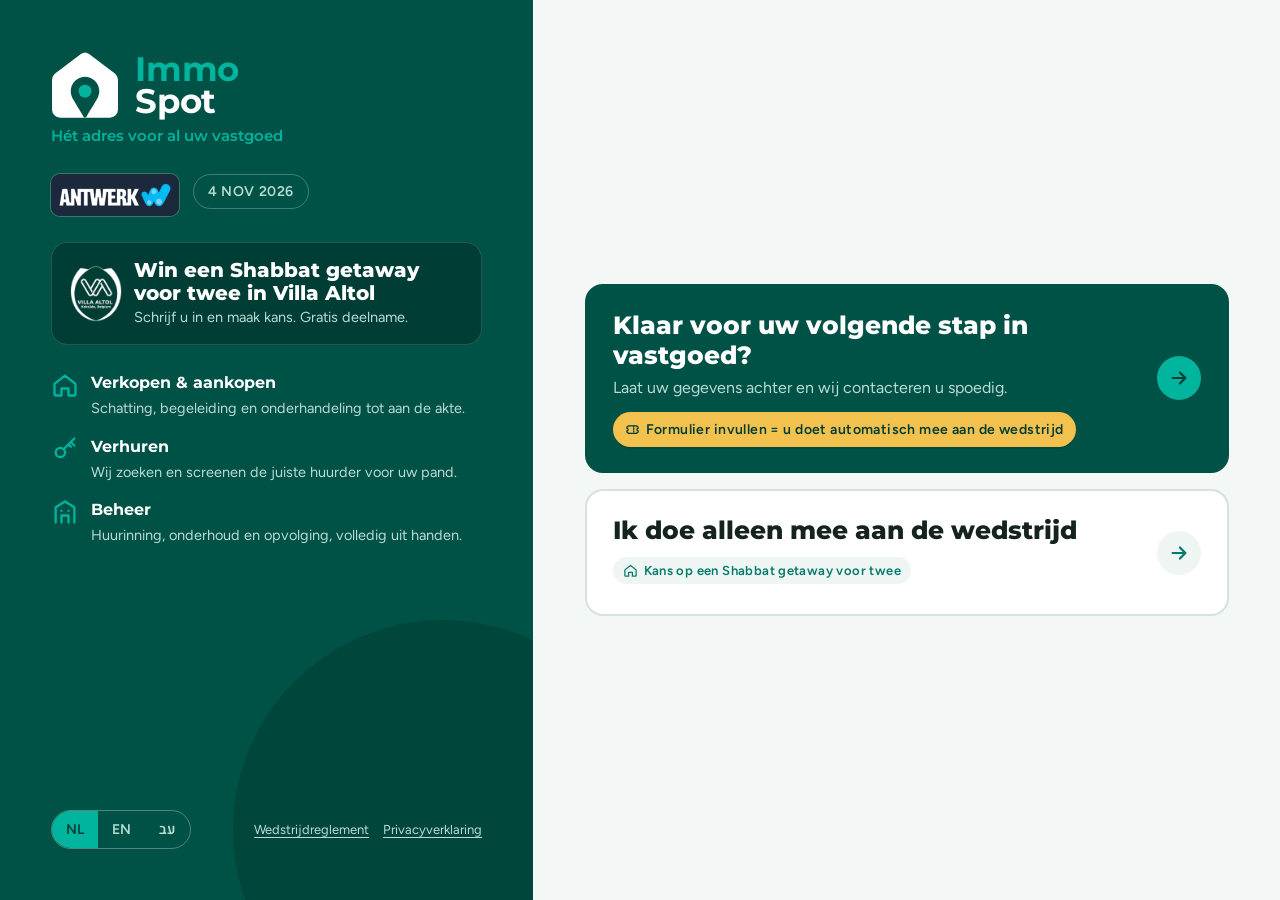
==== commit 365cd0d7: "iPad landscape side-by-side + form focus scroll" ====
--- a/index.html
+++ b/index.html
@@ -8,7 +8,7 @@
 <link rel="icon" type="image/png" href="assets/icon.png">
 <link rel="apple-touch-icon" href="assets/icon.png">
 <link rel="stylesheet" href="css/fonts.css">
-<link rel="stylesheet" href="css/style.css?v=phone1">
+<link rel="stylesheet" href="css/style.css?v=land1">
 <noscript><style>.app{display:none}</style><p style="font:16px sans-serif;padding:24px">Deze pagina heeft JavaScript nodig. / This page needs JavaScript.</p></noscript>
 </head>
 <body>
@@ -36,7 +36,7 @@
 
     <div class="prize">
       <img class="prize-logo" src="assets/villa-altol-logo-bw.png" alt="Villa Altol" width="56" height="62">
-      <div><b data-i18n="prizeT">Win een Shabbat-uitje voor twee in Villa Altol</b><small data-i18n="prizeD">Schrijf u in en maak kans. Gratis deelname.</small></div>
+      <div><b data-i18n="prizeT">Win een Shabbat getaway voor twee in Villa Altol</b><small data-i18n="prizeD">Schrijf u in en maak kans. Gratis deelname.</small></div>
     </div>
 
     <ul class="services">
@@ -68,7 +68,7 @@
         <button type="button" class="path" id="go-raffle">
           <b data-i18n="pathBT">Ik doe alleen mee aan de wedstrijd</b>
           <span class="d" data-i18n="pathBD"></span>
-          <span class="ticket"><svg><use href="#i-cash"></use></svg><span data-i18n="pathBTag">Kans op een Shabbat-uitje voor twee</span></span>
+          <span class="ticket"><svg><use href="#i-cash"></use></svg><span data-i18n="pathBTag">Kans op een Shabbat getaway voor twee</span></span>
           <span class="arrow"><svg><use href="#i-arrow"></use></svg></span>
         </button>
       </div>
@@ -132,7 +132,7 @@
         </fieldset>
 
         <div class="field"><label for="notes" data-i18n="notes">Opmerkingen of vragen</label><textarea id="notes" data-i18n-ph="notesPh" placeholder="Bv. ik zoek een appartement met 2 slaapkamers en terras"></textarea></div>
-        <div class="raffle-note"><span class="ic"><svg><use href="#i-cash"></use></svg></span><span data-i18n="autoRaffle">U doet automatisch mee aan de wedstrijd voor een Shabbat-uitje voor twee in Villa Altol.</span></div>
+        <div class="raffle-note"><span class="ic"><svg><use href="#i-cash"></use></svg></span><span data-i18n="autoRaffle">U doet automatisch mee aan de wedstrijd voor een Shabbat getaway voor twee in Villa Altol.</span></div>
 
         <div id="f-consent">
           <label class="consent"><input type="checkbox" id="consent"><span data-i18n="consent">Ik geef Immo Spot toestemming om mijn gegevens te bewaren en mij te contacteren over mijn aanvraag. Ik kan dit altijd intrekken.</span></label>
@@ -151,7 +151,7 @@
       <div class="view-head">
         <button type="button" class="back" data-back="" data-i18n="back">← Terug</button>
         <h2 data-i18n="raffleT">Doe mee aan de wedstrijd</h2>
-        <p data-i18n="raffleD">Beantwoord 1 korte vraag en maak kans op een Shabbat-uitje voor twee in Villa Altol.</p>
+        <p data-i18n="raffleD">Beantwoord 1 korte vraag en maak kans op een Shabbat getaway voor twee in Villa Altol.</p>
       </div>
       <form id="raffle-form" novalidate="">
         <div class="grid2">
@@ -189,7 +189,7 @@
   </main>
 </div>
 <script src="config.js"></script>
-<script src="js/i18n.js"></script>
-<script src="js/app.js"></script>
+<script src="js/i18n.js?v=getaway1"></script>
+<script src="js/app.js?v=land1"></script>
 </body>
 </html>
--- a/css/style.css
+++ b/css/style.css
@@ -23,7 +23,8 @@
 html,body{min-height:100%}
 body{background:var(--bg);color:var(--fg);font-family:var(--body);font-size:17px;line-height:1.5}
 .app{display:grid;grid-template-columns:minmax(0,5fr) minmax(0,7fr);min-height:100vh}
-@media (max-width:900px){.app{grid-template-columns:1fr;min-height:0}}
+@media (max-width:900px) and (orientation:portrait){.app{grid-template-columns:1fr;min-height:0}}
+@media (max-width:700px){.app{grid-template-columns:1fr;min-height:0}}
 
 /* Brand panel */
 .brand{background:var(--forest);color:var(--on-forest);padding:clamp(24px,4vw,56px);display:flex;flex-direction:column;gap:26px;position:relative;overflow:hidden}
@@ -53,7 +54,7 @@
 .lang{display:inline-flex;border:1px solid rgba(255,255,255,.3);border-radius:999px;overflow:hidden}
 .lang button{background:none;border:0;color:var(--on-forest-muted);font:600 14px var(--body);padding:8px 14px;cursor:pointer}
 .lang button[aria-pressed="true"]{background:var(--teal);color:var(--forest-deep)}
-@media (max-width:900px){.brand{gap:18px}.services{display:none}.brand::after{display:none}.brand .lede{font-size:16px}}
+@media (max-width:700px){.brand{gap:18px}.services{display:none}.brand::after{display:none}.brand .lede{font-size:16px}}
 
 /* Working panel */
 .panel{padding:clamp(20px,4vw,56px);display:flex;flex-direction:column;justify-content:center;min-width:0}
@@ -178,85 +179,193 @@
 .doc-line{text-align:center;font-size:13.5px;color:var(--muted)}
 .doc-line a{color:var(--teal-ink);text-underline-offset:3px}
 .thanks .thanks-end{font-size:17px}
-@media (max-width:900px){.brand-foot .doc-links{display:none}}
+@media (max-width:700px){.brand-foot .doc-links{display:none}}
 .event-row{display:flex;align-items:center;flex-wrap:wrap;gap:12px 14px}
 .antwerk-logo{display:block;width:128px;height:auto;border-radius:9px;box-shadow:0 0 0 1px rgba(255,255,255,.22)}
 
 .thanks-flyer{display:block;width:100%;max-width:420px;height:auto;margin:14px auto 6px;border-radius:14px;border:1px solid rgba(0,82,70,.12);box-shadow:0 8px 24px rgba(0,0,0,.08)}
 
-/* === iPad start layout: centered logo, balanced split, equal path boxes === */
+/* === Tablet/phone start: centered brand; tablet split scrolls; phone natural === */
+
 @media (max-width: 1100px) {
-  html, body, .app {
-    height: 100%;
-    min-height: 100%;
-  }
-  .app {
-    grid-template-columns: 1fr;
-    grid-template-rows: 1.05fr 0.95fr;
-    min-height: 100vh;
-    height: 100vh;
+  .brand::after {
+    display: none;
   }
   .brand {
     align-items: center;
     text-align: center;
-    justify-content: center;
-    gap: 16px;
-    padding: 28px 28px 20px;
-    overflow: hidden;
   }
   .logo {
     flex-direction: column;
     align-items: center;
     gap: 10px;
   }
-  .logo svg {
-    width: 96px;
-  }
-  .wordmark {
-    font-size: 40px;
-  }
-  .tagline {
-    font-size: 17px;
-    max-width: 30ch;
-    margin-inline: auto;
-  }
   .event-row {
     justify-content: center;
-  }
-  .antwerk-logo {
-    width: 140px;
   }
   .prize {
     max-width: 520px;
     width: 100%;
     margin-inline: auto;
     text-align: start;
-    padding: 12px 14px;
   }
   .brand-foot {
     width: 100%;
     max-width: 520px;
     margin-inline: auto;
     justify-content: center;
+    flex-wrap: wrap;
+  }
+  .paths {
+    width: 100%;
+    margin-inline: auto;
+  }
+  .path {
+    align-content: center;
+  }
+  .services {
+    text-align: start;
+    max-width: 520px;
+    width: 100%;
+    margin-inline: auto;
+  }
+}
+
+/* Phone: natural height, no viewport lock */
+@media (max-width: 700px) {
+  .app {
+    grid-template-columns: 1fr;
+    grid-template-rows: auto auto;
+    min-height: 0;
+    height: auto;
+  }
+  .brand {
+    gap: 14px;
+    padding: 22px 18px 18px;
+    overflow: visible;
+  }
+  .logo svg {
+    width: 72px;
+  }
+  .wordmark {
+    font-size: 32px;
+  }
+  .tagline {
+    font-size: 15px;
+    max-width: 28ch;
+    margin-inline: auto;
+  }
+  .antwerk-logo {
+    width: 120px;
+  }
+  .prize {
+    padding: 12px 14px;
+  }
+  .panel {
+    justify-content: flex-start;
+    padding: 16px 16px 28px;
+    overflow: visible;
+  }
+  .paths {
+    gap: 12px;
+    max-width: none;
+  }
+  .path {
+    min-height: 112px;
+    padding: 14px 14px;
+    gap: 4px 12px;
+    border-radius: 14px;
+  }
+  .path b {
+    font-size: 17px;
+    line-height: 1.25;
+  }
+  .path .d {
+    font-size: 13.5px;
+  }
+  .path .ticket {
+    font-size: 11.5px;
+    padding: 3px 8px;
     margin-top: 4px;
+    max-width: 100%;
+    white-space: normal;
+    text-align: start;
+  }
+  .path.main .ticket {
+    font-size: 12px;
+    padding: 5px 10px;
+  }
+  .path .arrow {
+    width: 36px;
+    height: 36px;
+  }
+  .path .arrow svg {
+    width: 18px;
+    height: 18px;
+  }
+}
+
+/* Tablet / iPad portrait only: centered brand, scrollable panel (forms work) */
+@media (min-width: 701px) and (max-width: 1100px) and (orientation: portrait) {
+  .app {
+    grid-template-columns: 1fr;
+    grid-template-rows: auto minmax(0, 1fr);
+    min-height: 100vh;
+    height: 100vh;
+  }
+  .brand {
+    justify-content: center;
+    gap: 14px;
+    padding: 24px 28px 18px;
+    overflow: visible;
+    flex: none;
+  }
+  .logo svg {
+    width: 88px;
+  }
+  .wordmark {
+    font-size: 38px;
+  }
+  .tagline {
+    font-size: 16px;
+    max-width: 30ch;
+    margin-inline: auto;
+  }
+  .antwerk-logo {
+    width: 132px;
+  }
+  .prize {
+    padding: 12px 14px;
+  }
+  .services {
+    display: grid;
+    gap: 10px;
+    margin: 4px auto 0;
+    font-size: 15px;
+  }
+  .brand-foot {
+    margin-top: 8px;
+  }
+  .brand-foot .doc-links {
+    display: flex;
   }
   .panel {
-    justify-content: center;
-    padding: 20px 26px 32px;
-    overflow: hidden;
+    justify-content: flex-start;
+    padding: 18px 26px 28px;
+    overflow-y: auto;
+    -webkit-overflow-scrolling: touch;
+    min-height: 0;
   }
   .paths {
     gap: 14px;
     max-width: 560px;
-    width: 100%;
-    margin-inline: auto;
+    margin-block: auto;
   }
   .path {
     min-height: 132px;
     padding: 16px 18px;
     gap: 5px 14px;
     border-radius: 15px;
-    align-content: center;
   }
   .path b {
     font-size: 18px;
@@ -283,3 +392,62 @@
     height: 20px;
   }
 }
+
+
+/* iPad / tablet landscape: side-by-side, compact path boxes, foot at bottom of brand */
+@media (min-width: 701px) and (max-width: 1180px) and (orientation: landscape) {
+  .app {
+    grid-template-columns: minmax(0, 4.5fr) minmax(0, 5.5fr);
+    min-height: 100vh;
+    height: 100vh;
+  }
+  .brand {
+    overflow-y: auto;
+    -webkit-overflow-scrolling: touch;
+    gap: 14px;
+    padding: 20px 22px;
+  }
+  .brand-foot {
+    margin-top: auto;
+  }
+  .services {
+    display: grid;
+  }
+  .brand-foot .doc-links {
+    display: flex;
+  }
+  .panel {
+    overflow-y: auto;
+    -webkit-overflow-scrolling: touch;
+    min-height: 0;
+    justify-content: center;
+    padding: 18px 20px;
+  }
+  .paths {
+    gap: 12px;
+    max-width: 480px;
+    width: 100%;
+  }
+  .path {
+    min-height: 108px;
+    padding: 14px 16px;
+    border-radius: 14px;
+  }
+  .path b {
+    font-size: 17px;
+  }
+  .path .d {
+    font-size: 13.5px;
+  }
+  .path .ticket {
+    font-size: 11.5px;
+  }
+  .path.main .ticket {
+    font-size: 12px;
+    padding: 5px 10px;
+  }
+  .path .arrow {
+    width: 36px;
+    height: 36px;
+  }
+}
